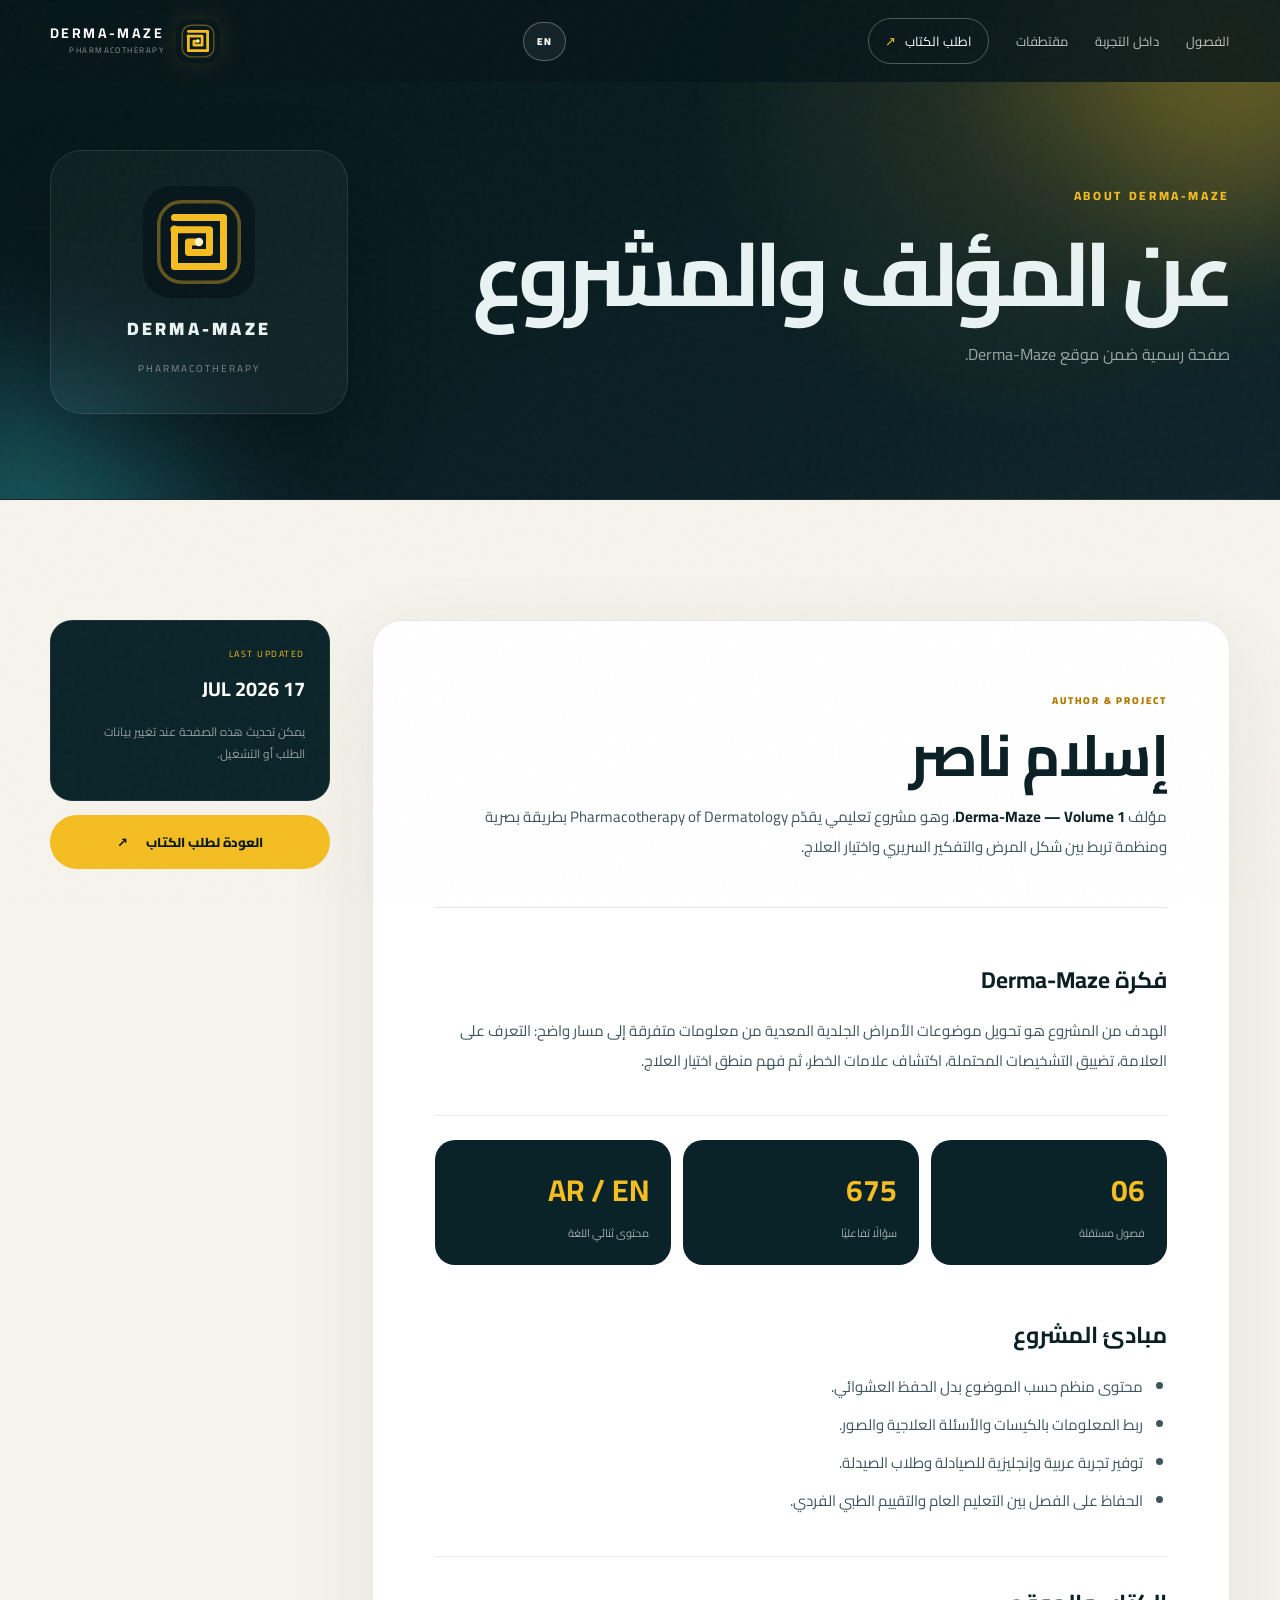
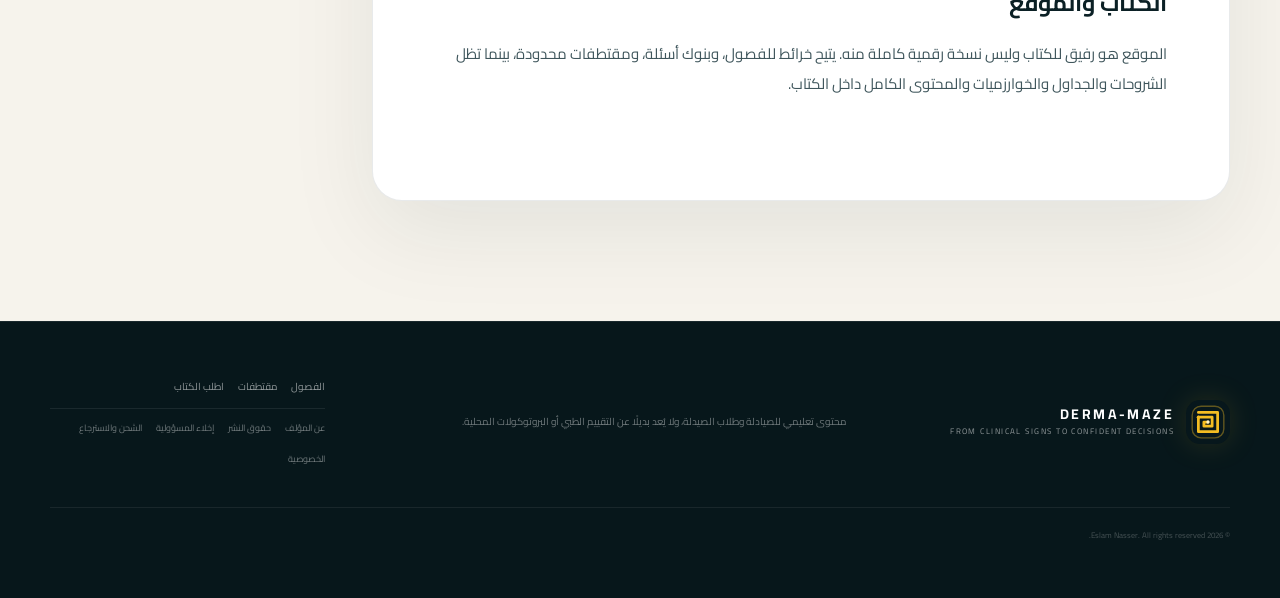
==== about.html @ b9cac287 "Add files via upload" ====
<!doctype html>
<html lang="ar" dir="rtl">
<head>
  <meta charset="utf-8">
  <meta name="viewport" content="width=device-width, initial-scale=1">
  <meta name="theme-color" content="#07171b">
  <title>About the Author | Derma-Maze</title>
  <meta name="description" content="Learn about Eslam Nasser, the author of Derma-Maze Volume 1, and the educational vision behind the bilingual dermatology pharmacotherapy project.">
  <meta name="author" content="Eslam Nasser">
  <meta name="robots" content="index, follow, max-image-preview:large">
  <link rel="canonical" href="https://pharmacy-nexus.github.io/Derma-Maze/about.html">
  <meta property="og:site_name" content="Derma-Maze">
  <meta property="og:type" content="website">
  <meta property="og:locale" content="ar_EG">
  <meta property="og:locale:alternate" content="en_US">
  <meta property="og:title" content="About the Author | Derma-Maze">
  <meta property="og:description" content="Learn about Eslam Nasser, the author of Derma-Maze Volume 1, and the educational vision behind the bilingual dermatology pharmacotherapy project.">
  <meta property="og:url" content="https://pharmacy-nexus.github.io/Derma-Maze/about.html">
  <meta property="og:image" content="https://pharmacy-nexus.github.io/Derma-Maze/assets/og-home.jpg">
  <meta property="og:image:secure_url" content="https://pharmacy-nexus.github.io/Derma-Maze/assets/og-home.jpg">
  <meta property="og:image:type" content="image/jpeg">
  <meta property="og:image:width" content="1200">
  <meta property="og:image:height" content="630">
  <meta property="og:image:alt" content="Derma-Maze Pharmacotherapy">
  <meta name="twitter:card" content="summary_large_image">
  <meta name="twitter:title" content="About the Author | Derma-Maze">
  <meta name="twitter:description" content="Learn about Eslam Nasser, the author of Derma-Maze Volume 1, and the educational vision behind the bilingual dermatology pharmacotherapy project.">
  <meta name="twitter:image" content="https://pharmacy-nexus.github.io/Derma-Maze/assets/og-home.jpg">
  <link rel="icon" href="assets/favicon.svg" type="image/svg+xml">
  <link rel="icon" href="assets/favicon-32.png" type="image/png" sizes="32x32">
  <link rel="apple-touch-icon" href="assets/apple-touch-icon.png" sizes="180x180">
  <link rel="manifest" href="manifest.webmanifest">
  <link rel="preconnect" href="https://fonts.googleapis.com">
  <link rel="preconnect" href="https://fonts.gstatic.com" crossorigin>
  <link href="https://fonts.googleapis.com/css2?family=Cairo:wght@400;500;600;700;800;900&family=Inter:wght@400;500;600;700;800&display=swap" rel="stylesheet">
  <link rel="stylesheet" href="styles.css">
  <link rel="stylesheet" href="info.css">
  <script type="application/ld+json" id="seoStructuredData">{"@context": "https://schema.org", "@type": "AboutPage", "name": "About the Author | Derma-Maze", "description": "Learn about Eslam Nasser, the author of Derma-Maze Volume 1, and the educational vision behind the bilingual dermatology pharmacotherapy project.", "url": "https://pharmacy-nexus.github.io/Derma-Maze/about.html", "isPartOf": {"@type": "WebSite", "name": "Derma-Maze", "url": "https://pharmacy-nexus.github.io/Derma-Maze/"}, "author": {"@type": "Person", "name": "Eslam Nasser"}}</script>
</head>
<body class="info-page">
  <div id="scrollProgress"></div><div class="noise"></div>
  
<header class="topbar">
  <div class="shell nav-wrap">
    <a class="logo" href="index.html" aria-label="Derma Maze home">
      <span class="logo-maze" aria-hidden="true"><img src="assets/favicon.svg" alt=""></span>
      <span class="logo-type"><b>DERMA-MAZE</b><small data-i18n="brand.sub">PHARMACOTHERAPY</small></span>
    </a>
    <div class="nav-actions-premium">
      <button class="lang-pill" id="langBtn" aria-label="Switch language">EN</button>
      <button class="menu" id="menuBtn" aria-label="Open menu"><span></span><span></span></button>
    </div>
    <nav id="mainNav">
      <a href="index.html#chapters" data-i18n="nav.chapters">الفصول</a>
      <a href="index.html#inside" data-i18n="nav.inside">داخل التجربة</a>
      <a href="index.html#preview" data-i18n="nav.preview">مقتطفات</a>
      <a href="index.html#buy" class="nav-buy"><span data-i18n="nav.order">اطلب الكتاب</span> <em>↗</em></a>
    </nav>
  </div>
</header>
  <main>
    <section class="info-hero">
      <div class="info-orb info-orb-a"></div><div class="info-orb info-orb-b"></div>
      <div class="shell info-hero-grid">
        <div class="info-hero-copy reveal"><span class="eyebrow">ABOUT DERMA-MAZE</span><div data-info-lang="ar"><h1>عن المؤلف والمشروع</h1><p>صفحة رسمية ضمن موقع Derma-Maze.</p></div><div data-info-lang="en"><h1>About the author and project</h1><p>An official page within the Derma-Maze website.</p></div></div>
        <div class="info-mark reveal"><img src="assets/favicon.svg" alt="Derma-Maze maze mark"><span>DERMA-MAZE</span><small>PHARMACOTHERAPY</small></div>
      </div>
    </section>
    <section class="info-content section">
      <div class="shell info-layout">
        <article class="info-document reveal" data-info-lang="ar">
<div class="info-lead"><span>AUTHOR & PROJECT</span><h2>إسلام ناصر</h2><p>مؤلف <strong>Derma-Maze — Volume 1</strong>، وهو مشروع تعليمي يقدّم Pharmacotherapy of Dermatology بطريقة بصرية ومنظمة تربط بين شكل المرض والتفكير السريري واختيار العلاج.</p></div>
<section><h3>فكرة Derma-Maze</h3><p>الهدف من المشروع هو تحويل موضوعات الأمراض الجلدية المعدية من معلومات متفرقة إلى مسار واضح: التعرف على العلامة، تضييق التشخيصات المحتملة، اكتشاف علامات الخطر، ثم فهم منطق اختيار العلاج.</p></section>
<div class="info-card-grid"><div><b>06</b><span>فصول مستقلة</span></div><div><b>675</b><span>سؤالًا تفاعليًا</span></div><div><b>AR / EN</b><span>محتوى ثنائي اللغة</span></div></div>
<section><h3>مبادئ المشروع</h3><ul><li>محتوى منظم حسب الموضوع بدل الحفظ العشوائي.</li><li>ربط المعلومات بالكيسات والأسئلة العلاجية والصور.</li><li>توفير تجربة عربية وإنجليزية للصيادلة وطلاب الصيدلة.</li><li>الحفاظ على الفصل بين التعليم العام والتقييم الطبي الفردي.</li></ul></section>
<section><h3>الكتاب والموقع</h3><p>الموقع هو رفيق للكتاب وليس نسخة رقمية كاملة منه. يتيح خرائط للفصول، وبنوك أسئلة، ومقتطفات محدودة، بينما تظل الشروحات والجداول والخوارزميات والمحتوى الكامل داخل الكتاب.</p></section></article>
        <article class="info-document reveal" data-info-lang="en">
<div class="info-lead"><span>AUTHOR & PROJECT</span><h2>Eslam Nasser</h2><p>Author of <strong>Derma-Maze — Volume 1</strong>, an educational project presenting dermatology pharmacotherapy through a visual, structured approach that connects clinical appearance, reasoning, and treatment selection.</p></div>
<section><h3>The Derma-Maze idea</h3><p>The project turns infectious skin-disease topics into a clear pathway: recognize the sign, narrow the differential, detect red flags, and understand the logic behind treatment selection.</p></section>
<div class="info-card-grid"><div><b>06</b><span>Independent chapters</span></div><div><b>675</b><span>Interactive questions</span></div><div><b>AR / EN</b><span>Bilingual content</span></div></div>
<section><h3>Project principles</h3><ul><li>Topic-based organization rather than disconnected memorization.</li><li>Connecting knowledge with cases, treatment questions, and images.</li><li>A bilingual experience for pharmacists and pharmacy students.</li><li>A clear boundary between general education and individual medical assessment.</li></ul></section>
<section><h3>The book and the website</h3><p>The website is a companion to the book, not a complete digital copy. It provides chapter maps, question banks, and limited previews, while the full explanations, tables, algorithms, and content remain in the printed book.</p></section></article>
        <aside class="info-side reveal"><div class="info-side-card"><small>LAST UPDATED</small><b>17 JUL 2026</b><p data-info-lang="ar">يمكن تحديث هذه الصفحة عند تغيير بيانات الطلب أو التشغيل.</p><p data-info-lang="en">This page may be updated when ordering or operational details change.</p></div><a class="button gold" href="index.html#buy"><span data-info-lang="ar">العودة لطلب الكتاب</span><span data-info-lang="en">Return to book order</span><span>↗</span></a></aside>
      </div>
    </section>
  </main>
  
<footer>
  <div class="shell footer-grid">
    <a class="logo footer-logo" href="index.html"><span class="logo-maze" aria-hidden="true"><img src="assets/favicon.svg" alt=""></span><span class="logo-type"><b>DERMA-MAZE</b><small>From clinical signs to confident decisions</small></span></a>
    <p data-i18n="footer.disclaimer">محتوى تعليمي للصيادلة وطلاب الصيدلة، ولا يُعد بديلًا عن التقييم الطبي أو البروتوكولات المحلية.</p>
    <div class="footer-links">
      <span class="footer-primary-links"><a href="index.html#chapters" data-i18n="nav.chapters">الفصول</a><a href="index.html#preview" data-i18n="nav.preview">مقتطفات</a><a href="index.html#buy" data-i18n="nav.order">اطلب الكتاب</a></span>
      <span class="footer-legal-links"><a href="about.html" data-i18n="footer.about">عن المؤلف</a><a href="copyright.html" data-i18n="footer.copyright">حقوق النشر</a><a href="disclaimer.html" data-i18n="footer.disclaimerLink">إخلاء المسؤولية</a><a href="shipping-returns.html" data-i18n="footer.shipping">الشحن والاسترجاع</a><a href="privacy.html" data-i18n="footer.privacy">الخصوصية</a></span>
    </div>
    <small>© 2026 Eslam Nasser. All rights reserved.</small>
  </div>
</footer>
  <script src="shared.js"></script>
</body>
</html>
---- styles.css ----
:root{
  --ink:#07171b;--ink2:#0c2429;--cream:#f4f0e7;--paper:#fcfaf5;
  --gold:#f4bd22;--gold2:#dca80f;--teal:#278c84;--aqua:#7fd6cc;
  --muted:#697879;--line:rgba(7,23,27,.13);--white:#fff;
  --radius:28px;--shadow:0 30px 80px rgba(7,23,27,.16)
}
*{box-sizing:border-box}html{scroll-behavior:smooth}body{margin:0;background:var(--cream);color:var(--ink);font-family:"Cairo",system-ui,sans-serif;overflow-x:hidden}a{text-decoration:none;color:inherit}button{font:inherit;color:inherit}.shell{width:min(1180px,calc(100% - 38px));margin:auto}.noise{position:fixed;inset:0;opacity:.035;pointer-events:none;z-index:999;background-image:url("data:image/svg+xml,%3Csvg viewBox='0 0 180 180' xmlns='http://www.w3.org/2000/svg'%3E%3Cfilter id='n'%3E%3CfeTurbulence type='fractalNoise' baseFrequency='.9' numOctaves='3' stitchTiles='stitch'/%3E%3C/filter%3E%3Crect width='100%25' height='100%25' filter='url(%23n)' opacity='.65'/%3E%3C/svg%3E")}#scrollProgress{position:fixed;top:0;left:0;height:3px;width:0;background:var(--gold);z-index:1000}
.topbar{position:fixed;inset:0 0 auto;height:82px;z-index:50;background:linear-gradient(to bottom,rgba(7,23,27,.93),rgba(7,23,27,.68),transparent);color:#fff}.nav-wrap{height:82px;display:flex;align-items:center;justify-content:space-between}.logo{display:flex;align-items:center;gap:12px}.logo-orbit{width:42px;height:42px;border:1px solid rgba(255,255,255,.28);border-radius:50%;position:relative;display:grid;place-items:center}.logo-orbit:before,.logo-orbit:after{content:"";position:absolute;border:1px solid var(--gold);border-radius:50%;transform:rotate(52deg)}.logo-orbit:before{width:31px;height:12px}.logo-orbit:after{width:12px;height:31px}.logo-orbit i{width:7px;height:7px;border-radius:50%;background:var(--gold);box-shadow:0 0 18px var(--gold)}.logo-type{display:grid;line-height:1.1}.logo-type b{font-size:14px;letter-spacing:2.4px}.logo-type small{font-size:8px;letter-spacing:1px;color:rgba(255,255,255,.55);margin-top:5px}.topbar nav{display:flex;align-items:center;gap:27px}.topbar nav a{font-size:13px;color:rgba(255,255,255,.72);transition:.25s}.topbar nav a:hover{color:#fff}.nav-buy{border:1px solid rgba(255,255,255,.28);padding:10px 16px;border-radius:999px;color:#fff!important}.nav-buy em{font-style:normal;color:var(--gold);margin-right:6px}.menu{display:none;border:0;background:none;padding:10px}.menu span{display:block;width:25px;height:2px;background:#fff;margin:6px}
.hero{min-height:890px;background:var(--ink);color:#fff;position:relative;display:grid;align-items:center;overflow:hidden;padding:130px 0 80px}.hero:before{content:"";position:absolute;inset:auto -10% -30% -10%;height:65%;background:radial-gradient(ellipse at center,rgba(39,140,132,.25),transparent 64%)}.hero:after{content:"";position:absolute;top:0;bottom:0;left:50%;width:1px;background:linear-gradient(transparent,rgba(255,255,255,.12),transparent)}.hero-glow{position:absolute;border-radius:50%;filter:blur(2px);opacity:.7}.glow-a{width:480px;height:480px;right:-260px;top:80px;background:radial-gradient(circle,rgba(244,189,34,.18),transparent 68%)}.glow-b{width:430px;height:430px;left:-250px;bottom:-130px;background:radial-gradient(circle,rgba(39,140,132,.25),transparent 67%)}.hero-grid{display:grid;grid-template-columns:1.03fr .97fr;gap:80px;align-items:center;position:relative;z-index:2}.kicker{font-size:11px;letter-spacing:3px;color:rgba(255,255,255,.6);display:flex;align-items:center;gap:11px}.kicker span{width:40px;height:1px;background:var(--gold)}.hero h1{font-size:clamp(54px,6.2vw,88px);line-height:1.13;letter-spacing:-3px;margin:25px 0}.hero h1 strong{color:var(--gold);font-weight:900}.hero-copy>p{font-size:17px;line-height:2;color:rgba(255,255,255,.65);max-width:650px}.hero-copy>p b{color:#fff}.hero-actions{display:flex;gap:12px;margin:34px 0}.button{border:0;cursor:pointer;display:inline-flex;align-items:center;justify-content:center;gap:18px;padding:15px 22px;border-radius:999px;font-weight:800;font-size:13px;transition:.28s}.button:hover{transform:translateY(-3px)}.button.primary{background:var(--gold);color:var(--ink);box-shadow:0 15px 45px rgba(244,189,34,.2)}.button.ghost{border:1px solid rgba(255,255,255,.2);color:#fff;background:rgba(255,255,255,.04)}.button.full{width:100%;border-radius:15px}.button.gold{background:var(--gold);color:var(--ink)}.micro-proof{display:flex;align-items:center;gap:22px;margin-top:43px}.micro-proof div{display:grid}.micro-proof b{font-family:"DM Serif Display",serif;font-size:31px;color:#fff;font-weight:400}.micro-proof span{font-size:10px;color:rgba(255,255,255,.45)}.micro-proof i{width:1px;height:37px;background:rgba(255,255,255,.13)}.hero-art{min-height:610px;position:relative;display:grid;place-items:center;perspective:1200px}.book-wrap{width:365px;height:505px;position:relative;transform:rotateY(-8deg) rotateZ(-2deg);border-radius:8px 22px 22px 8px;background:#fff;box-shadow:-35px 45px 100px rgba(0,0,0,.5);z-index:3;overflow:visible}.book-wrap img{width:100%;height:100%;object-fit:cover;border-radius:8px 22px 22px 8px;display:block}.book-edge{position:absolute;top:9px;right:-21px;width:23px;height:488px;border-radius:0 8px 8px 0;background:linear-gradient(90deg,#d2c8b3,#fff,#bcb19d);transform:skewY(-15deg);z-index:-1}.book-shadow{position:absolute;width:420px;height:85px;bottom:7px;background:rgba(0,0,0,.55);filter:blur(24px);border-radius:50%;transform:rotate(-4deg)}.watermark{position:absolute;right:18px;bottom:18px;background:rgba(7,23,27,.72);color:#fff;font-size:8px;letter-spacing:3px;padding:8px 12px}.float-chip{position:absolute;z-index:5;padding:15px 18px;border:1px solid rgba(255,255,255,.15);border-radius:18px;background:rgba(12,36,41,.85);backdrop-filter:blur(17px);display:grid;grid-template-columns:auto 1fr;column-gap:10px;box-shadow:0 20px 60px rgba(0,0,0,.22)}.float-chip span{grid-row:1/3;font-family:"DM Serif Display";font-size:28px;color:var(--gold)}.float-chip b{font-size:12px}.float-chip small{font-size:9px;color:rgba(255,255,255,.48)}.chip-one{top:94px;left:-14px}.chip-two{right:-27px;bottom:88px}.chapter-badge{position:absolute;right:0;top:34px;width:125px;height:125px;border:1px solid rgba(255,255,255,.15);border-radius:50%;display:grid;place-content:center;text-align:center;background:rgba(7,23,27,.62);backdrop-filter:blur(15px);z-index:4}.chapter-badge small{font-size:7px;letter-spacing:2px;color:var(--gold)}.chapter-badge b{font-family:"DM Serif Display";font-size:42px;line-height:1}.chapter-badge span{font-size:7px;color:rgba(255,255,255,.55)}.scroll-cue{position:absolute;bottom:25px;left:50%;transform:translateX(-50%);font-size:9px;color:rgba(255,255,255,.35);letter-spacing:1px}.scroll-cue span{display:block;text-align:center;color:var(--gold);font-size:16px}.marquee{height:64px;background:var(--gold);color:var(--ink);display:flex;align-items:center;overflow:hidden;font-size:12px;font-weight:900;letter-spacing:2px}.marquee div{display:flex;gap:34px;min-width:max-content;animation:marquee 18s linear infinite}.marquee i{font-style:normal}@keyframes marquee{to{transform:translateX(40%)}}
.section{padding:120px 0}.section-head{display:grid;grid-template-columns:1fr .8fr;gap:80px;align-items:end;margin-bottom:55px}.eyebrow{font-size:10px;font-weight:900;letter-spacing:2px;color:var(--teal)}.section-head h2{font-size:clamp(42px,5.3vw,68px);line-height:1.18;letter-spacing:-2px;margin:10px 0 0}.section-head p{color:var(--muted);line-height:2;font-size:14px;margin:0}.section-head.light h2{color:#fff}.section-head.light p{color:rgba(255,255,255,.55)}.section-head.light .eyebrow{color:var(--gold)}.topic-map{display:grid;grid-template-columns:repeat(3,1fr);border-top:1px solid var(--line);border-right:1px solid var(--line);margin-bottom:45px}.topic{border:0;border-left:1px solid var(--line);border-bottom:1px solid var(--line);background:transparent;padding:23px;text-align:right;display:grid;grid-template-columns:38px 1fr;column-gap:13px;cursor:pointer;transition:.25s}.topic span{grid-row:1/3;font-family:"DM Serif Display";font-size:25px;color:#a1acab}.topic b{font-size:14px}.topic small{font-size:9px;color:#8a9696;letter-spacing:.5px}.topic:hover,.topic.active{background:var(--ink);color:#fff}.topic.active span,.topic:hover span{color:var(--gold)}.topic.active small,.topic:hover small{color:rgba(255,255,255,.45)}.topic-showcase{display:grid;grid-template-columns:1.03fr .97fr;background:var(--paper);border-radius:var(--radius);overflow:hidden;box-shadow:var(--shadow);min-height:480px}.topic-photo{position:relative;overflow:hidden}.topic-photo:after{content:"";position:absolute;inset:0;background:linear-gradient(to top,rgba(7,23,27,.55),transparent 48%)}.topic-photo img{width:100%;height:100%;object-fit:cover;display:block}.topic-photo>span{position:absolute;z-index:2;bottom:23px;left:23px;color:#fff;font-size:8px;letter-spacing:2px}.topic-info{padding:60px;display:flex;flex-direction:column;justify-content:center}.topic-info>span{font-size:10px;letter-spacing:2px;color:var(--teal);font-weight:900}.topic-info h3{font-family:"DM Serif Display";font-size:64px;font-weight:400;margin:10px 0 16px}.topic-info>p{line-height:2;color:var(--muted);font-size:15px}.pearl{display:flex;gap:15px;background:#edf7f5;border-right:3px solid var(--teal);padding:17px;margin:25px 0}.pearl i{color:var(--teal)}.pearl div{display:grid}.pearl small{font-size:8px;letter-spacing:1.5px;color:var(--teal);font-weight:900}.pearl b{font-size:12px;line-height:1.8}.text-button{border:0;background:transparent;padding:0;cursor:pointer;font-size:12px;font-weight:900;display:inline-flex;align-items:center;gap:12px;width:max-content}.text-button span{color:var(--teal);font-size:17px}
.free-zone{background:var(--ink);color:#fff;position:relative}.free-zone:before{content:"";position:absolute;inset:0;background:linear-gradient(120deg,transparent 60%,rgba(39,140,132,.11))}.free-grid{position:relative;display:grid;grid-template-columns:1.25fr .75fr;grid-template-rows:auto auto;gap:20px}.lesson-card{background:#102c32;border:1px solid rgba(255,255,255,.08);border-radius:23px;padding:30px;min-height:270px}.lesson-card>small,.lesson-body>small{font-size:9px;letter-spacing:2px;color:var(--gold);font-weight:900}.lesson-card h3{font-size:25px;margin:12px 0}.lesson-card p,.lesson-card li{color:rgba(255,255,255,.58);line-height:1.9;font-size:12px}.lesson-card ul{padding-right:18px}.lesson-card .text-button{color:#fff}.lesson-card .text-button span{color:var(--gold)}.lesson-large{grid-row:1/3;padding:0;overflow:hidden;display:grid;grid-template-rows:245px 1fr}.lesson-cover{position:relative;overflow:hidden}.lesson-cover img{width:100%;height:100%;object-fit:cover}.lesson-cover:after{content:"";position:absolute;inset:0;background:linear-gradient(to top,rgba(7,23,27,.55),transparent)}.lesson-cover span{position:absolute;z-index:2;left:20px;bottom:18px;background:var(--gold);color:var(--ink);padding:7px 10px;border-radius:999px;font-size:8px;font-weight:900}.lesson-body{padding:34px}.lesson-body h3{font-size:32px}.compare{display:grid;grid-template-columns:1fr 1fr;border:1px solid rgba(255,255,255,.12);border-radius:15px;overflow:hidden;margin-top:22px}.compare div{padding:18px;display:grid;gap:9px}.compare div+div{border-right:1px solid rgba(255,255,255,.12)}.compare b{color:var(--gold)}.compare span{font-size:10px;color:rgba(255,255,255,.55)}.mini-icon{width:43px;height:43px;border-radius:14px;display:grid;place-items:center;background:var(--gold);color:var(--ink);font-weight:900;margin-bottom:17px}.mini-icon.teal{background:var(--teal);color:#fff}
.challenge{background:#e8e1d3}.challenge-grid{display:grid;grid-template-columns:1.02fr .98fr;border-radius:32px;overflow:hidden;box-shadow:var(--shadow)}.case-panel{background:var(--ink);color:#fff;padding:50px;position:relative;min-height:630px;overflow:hidden}.case-panel:after{content:"";position:absolute;inset:auto -80px -90px auto;width:330px;height:330px;border:1px solid rgba(244,189,34,.2);border-radius:50%;box-shadow:0 0 0 40px rgba(244,189,34,.03),0 0 0 80px rgba(244,189,34,.02)}.case-tag{font-size:9px;letter-spacing:2px}.case-tag span{background:var(--gold);color:var(--ink);padding:5px 8px;margin-left:5px;font-weight:900}.case-panel h2{font-size:45px;line-height:1.35;margin:25px 0}.case-panel>p{color:rgba(255,255,255,.58);line-height:2;font-size:13px}.case-data{display:flex;gap:24px;margin:28px 0}.case-data span{display:grid;font-size:11px}.case-data small{font-size:7px;color:var(--gold);letter-spacing:1px}.case-image{width:100%;height:210px;object-fit:cover;border-radius:18px;position:relative;z-index:2}.quiz-panel{background:var(--paper);padding:50px;display:flex;flex-direction:column}.quiz-head{display:flex;align-items:center;gap:17px}.quiz-head>span{font-family:"DM Serif Display";font-size:21px}.quiz-head>div{height:4px;background:#dcd8cf;flex:1;border-radius:99px;overflow:hidden}.quiz-head i{display:block;width:20%;height:100%;background:var(--teal);transition:.35s}.quiz-kicker{font-size:8px;letter-spacing:2px;color:var(--teal);font-weight:900;margin-top:55px}.quiz-panel h3{font-size:28px;line-height:1.6;margin:12px 0 25px}.quiz-options{display:grid;gap:11px}.quiz-options button{border:1px solid var(--line);background:#fff;border-radius:13px;padding:15px 17px;text-align:right;cursor:pointer;font-size:12px;transition:.2s}.quiz-options button:hover{border-color:var(--teal);transform:translateX(-3px)}.quiz-options button.correct{background:#e8f6f1;border-color:#4ca47d;color:#226749}.quiz-options button.wrong{background:#fff0ee;border-color:#d56b61;color:#a84036}.quiz-options button:disabled{cursor:default;transform:none}.quiz-explanation{min-height:69px;margin:17px 0;padding:13px 15px;border-radius:12px;font-size:11px;line-height:1.8;color:var(--muted);background:#f0ede6;opacity:0;transition:.3s}.quiz-explanation.show{opacity:1}.quiz-panel .button{margin-top:auto}
.gallery{background:var(--paper)}.page-gallery{display:grid;grid-template-columns:repeat(4,1fr);grid-auto-rows:270px;gap:18px}.page-card{border:0;background:#ebe7de;border-radius:19px;overflow:hidden;position:relative;padding:0;cursor:pointer;box-shadow:0 15px 40px rgba(7,23,27,.08);transition:.3s}.page-card:hover{transform:translateY(-8px);box-shadow:var(--shadow)}.page-card:after{content:"DERM MAZE  •  PREVIEW";position:absolute;inset:auto 0 48% 0;transform:rotate(-20deg);color:rgba(255,255,255,.5);font-size:9px;letter-spacing:2px;z-index:2}.page-card img{width:100%;height:100%;object-fit:cover;object-position:top;transition:.45s}.page-card:hover img{transform:scale(1.045)}.page-card>span{position:absolute;z-index:3;inset:auto 0 0;padding:25px;color:#fff;text-align:right;background:linear-gradient(transparent,rgba(7,23,27,.95))}.page-card b,.page-card small{display:block}.page-card b{font-size:14px}.page-card small{font-size:8px;color:rgba(255,255,255,.55)}.page-card>i{position:absolute;z-index:3;top:15px;left:15px;width:31px;height:31px;border-radius:50%;display:grid;place-items:center;background:rgba(7,23,27,.77);color:var(--gold);font-family:"DM Serif Display";font-style:normal}.page-card.wide{grid-column:span 2}.page-card.tall{grid-row:span 2}.buy{background:var(--paper);padding-top:30px}.buy-card{background:var(--ink);color:#fff;border-radius:35px;min-height:510px;display:grid;grid-template-columns:.85fr 1.15fr;overflow:hidden}.buy-art{position:relative;display:grid;place-items:center;background:linear-gradient(145deg,#16383f,#07171b)}.buy-art:before{content:"";position:absolute;width:330px;height:330px;border:1px solid rgba(244,189,34,.17);border-radius:50%;box-shadow:0 0 0 48px rgba(244,189,34,.03)}.buy-art img{width:245px;height:340px;object-fit:cover;transform:rotate(-6deg);border-radius:5px 14px 14px 5px;box-shadow:-25px 35px 55px rgba(0,0,0,.5);position:relative;z-index:2}.buy-copy{padding:70px;display:flex;flex-direction:column;justify-content:center}.buy-copy>span{font-size:9px;letter-spacing:2.5px;color:var(--gold);font-weight:900}.buy-copy h2{font-size:52px;line-height:1.3;margin:14px 0}.buy-copy p{color:rgba(255,255,255,.55);line-height:2;font-size:13px;max-width:570px}.buy-actions{display:flex;align-items:center;gap:25px;margin-top:25px}.buy-actions .text-button{color:#fff}.replace-note{font-size:8px;color:rgba(255,255,255,.3);margin-top:22px}
footer{background:var(--ink);color:#fff;padding:55px 0;border-top:1px solid rgba(255,255,255,.08)}.footer-grid{display:grid;grid-template-columns:1fr 1.4fr .8fr;gap:40px;align-items:center}.footer-grid>p{font-size:10px;line-height:1.9;color:rgba(255,255,255,.42)}.footer-grid>div{display:flex;gap:18px;font-size:10px;color:rgba(255,255,255,.55)}.footer-grid>small{grid-column:1/-1;font-size:8px;color:rgba(255,255,255,.25);border-top:1px solid rgba(255,255,255,.07);padding-top:20px}.reveal{opacity:0;transform:translateY(24px);transition:.8s cubic-bezier(.2,.7,.2,1)}.reveal.visible{opacity:1;transform:none}
dialog{width:min(920px,calc(100% - 30px));max-height:92vh;border:0;border-radius:20px;padding:0;background:transparent;overflow:visible}dialog::backdrop{background:rgba(2,11,13,.88);backdrop-filter:blur(10px)}#closeModal{position:absolute;z-index:5;top:-14px;left:-14px;width:43px;height:43px;border:0;border-radius:50%;background:var(--gold);font-size:27px;cursor:pointer}.modal-paper{max-height:90vh;overflow:auto;border-radius:16px;background:#fff;position:relative}.modal-paper img{width:100%;display:block}.modal-paper span{position:fixed;bottom:6%;left:50%;transform:translateX(-50%) rotate(-8deg);color:rgba(255,255,255,.65);background:rgba(7,23,27,.5);padding:8px 14px;font-size:9px;letter-spacing:2px;pointer-events:none}
@media(max-width:980px){.topbar nav{display:none;position:absolute;top:72px;right:19px;left:19px;background:#0d292f;padding:22px;border-radius:18px;flex-direction:column;align-items:stretch}.topbar nav.open{display:flex}.menu{display:block}.hero-grid{grid-template-columns:1fr;text-align:center}.hero:after{display:none}.hero-copy{display:grid;justify-items:center}.hero-art{order:-1;min-height:475px}.book-wrap{width:265px;height:365px}.book-edge{height:350px}.chapter-badge{right:12%;top:20px}.chip-one{left:12%;top:90px}.chip-two{right:8%;bottom:25px}.section-head{grid-template-columns:1fr;gap:20px}.topic-showcase{grid-template-columns:1fr}.topic-photo{min-height:360px}.free-grid{grid-template-columns:1fr}.lesson-large{grid-row:auto}.challenge-grid{grid-template-columns:1fr}.page-gallery{grid-template-columns:repeat(2,1fr)}.buy-card{grid-template-columns:1fr}.buy-art{min-height:450px}.footer-grid{grid-template-columns:1fr 1fr}.footer-grid>p{grid-column:1/-1}}
@media(max-width:620px){.shell{width:min(100% - 24px,1180px)}.topbar{height:70px}.nav-wrap{height:70px}.logo-type small{display:none}.hero{min-height:850px;padding-top:90px}.hero h1{font-size:47px;letter-spacing:-2px}.hero-copy>p{font-size:14px}.hero-actions{flex-direction:column;width:100%}.hero-actions .button{width:100%}.hero-art{min-height:390px}.book-wrap{width:215px;height:298px}.book-edge{height:284px;right:-15px;width:17px}.chapter-badge{width:90px;height:90px;right:2%;top:5px}.chapter-badge b{font-size:30px}.float-chip{padding:10px;transform:scale(.86)}.chip-one{left:-2%;top:70px}.chip-two{right:-7%;bottom:30px}.micro-proof{gap:12px;width:100%;justify-content:space-between}.micro-proof b{font-size:25px}.section{padding:85px 0}.section-head h2{font-size:41px}.topic-map{grid-template-columns:1fr 1fr}.topic{padding:15px}.topic-showcase{min-height:0}.topic-photo{min-height:260px}.topic-info{padding:30px}.topic-info h3{font-size:48px}.free-grid{display:block}.lesson-card{margin-bottom:14px}.compare{grid-template-columns:1fr}.compare div+div{border-right:0;border-top:1px solid rgba(255,255,255,.12)}.case-panel,.quiz-panel{padding:30px}.case-panel h2{font-size:34px}.case-data{gap:12px;flex-wrap:wrap}.quiz-panel h3{font-size:23px}.page-gallery{grid-template-columns:1fr;grid-auto-rows:330px}.page-card.wide,.page-card.tall{grid-column:auto;grid-row:auto}.buy-copy{padding:35px 25px}.buy-copy h2{font-size:38px}.buy-actions{align-items:stretch;flex-direction:column}.footer-grid{grid-template-columns:1fr}.footer-grid>div{flex-wrap:wrap}}

/* ===== V3 full-book additions ===== */
body[lang="en"]{font-family:"Inter","Cairo",system-ui,sans-serif}body[lang="en"] .hero h1,body[lang="en"] .section-head h2,body[lang="en"] .lab-copy h2,body[lang="en"] .buy-copy h2{letter-spacing:-2px}.nav-actions-premium{display:flex;align-items:center;gap:8px;order:2}.lang-pill{border:1px solid rgba(255,255,255,.27);background:rgba(255,255,255,.06);color:#fff;padding:9px 13px;border-radius:999px;font-size:10px;font-weight:900;letter-spacing:1px;cursor:pointer;transition:.25s}.lang-pill:hover{background:var(--gold);color:var(--ink);border-color:var(--gold)}.topbar nav{order:1}.topbar .logo{order:3}body[dir="ltr"] .topbar .logo{order:1}body[dir="ltr"] .topbar nav{order:2}body[dir="ltr"] .nav-actions-premium{order:3}.book-hero .full-book{height:540px;width:380px}.book-hero .full-book img{object-position:center}.scroll-cue b{display:block;text-align:center;color:var(--gold);font-size:16px}.chapter-universe{background:var(--cream);position:relative}.chapter-premium-grid{display:grid;grid-template-columns:repeat(3,1fr);gap:20px}.chapter-premium-card{min-height:455px;border:1px solid var(--line);border-radius:26px;background:var(--paper);overflow:hidden;position:relative;box-shadow:0 16px 45px rgba(7,23,27,.08);transition:.35s;display:flex;flex-direction:column}.chapter-premium-card:hover{transform:translateY(-9px);box-shadow:var(--shadow)}.chapter-premium-card:before{content:"";position:absolute;inset:0 0 auto;height:5px;background:var(--accent,var(--gold));z-index:3}.chapter-premium-card .chapter-image{height:235px;position:relative;overflow:hidden;background:var(--ink)}.chapter-premium-card .chapter-image img{width:100%;height:100%;object-fit:cover;transition:.45s}.chapter-premium-card:hover .chapter-image img{transform:scale(1.04)}.chapter-premium-card .chapter-image:after{content:"";position:absolute;inset:0;background:linear-gradient(to top,rgba(7,23,27,.72),transparent 58%)}.chapter-premium-card .chapter-number{position:absolute;z-index:2;bottom:18px;left:20px;font-family:"DM Serif Display";font-size:52px;color:var(--accent,var(--gold));line-height:1}.chapter-premium-card .chapter-tag{position:absolute;z-index:2;top:18px;right:18px;background:rgba(7,23,27,.72);border:1px solid rgba(255,255,255,.16);color:#fff;border-radius:999px;padding:7px 11px;font-size:8px;letter-spacing:1.5px}.chapter-premium-card .chapter-content{padding:26px;display:flex;flex-direction:column;flex:1}.chapter-premium-card h3{font-size:25px;line-height:1.25;margin:0 0 12px}.chapter-premium-card p{color:var(--muted);font-size:12px;line-height:1.9;margin:0}.chapter-premium-card .topic-pills{display:flex;gap:7px;flex-wrap:wrap;margin-top:18px}.chapter-premium-card .topic-pills span{font-size:8px;padding:6px 9px;border:1px solid var(--line);border-radius:999px;color:#6e7c7c}.chapter-premium-card .chapter-link{margin-top:auto;padding-top:22px;font-size:10px;font-weight:900;letter-spacing:.7px;color:var(--accent,var(--teal));display:flex;justify-content:space-between}.premium-free-grid{position:relative;z-index:2}.lab-teaser{background:#e8e1d3;position:relative;overflow:hidden}.lab-teaser:before{content:"";position:absolute;width:460px;height:460px;border-radius:50%;border:1px solid rgba(7,23,27,.09);left:-180px;top:-130px;box-shadow:0 0 0 60px rgba(7,23,27,.02),0 0 0 120px rgba(7,23,27,.015)}.lab-teaser-grid{display:grid;grid-template-columns:.92fr 1.08fr;background:var(--ink);border-radius:34px;overflow:hidden;box-shadow:var(--shadow);color:#fff;position:relative;z-index:2}.lab-copy{padding:65px}.lab-copy .eyebrow{color:var(--gold)}.lab-copy h2{font-size:55px;line-height:1.25;margin:14px 0}.lab-copy>p{color:rgba(255,255,255,.57);font-size:13px;line-height:2}.lab-features{display:flex;gap:22px;margin:28px 0 34px;flex-wrap:wrap}.lab-features span{display:flex;align-items:center;gap:8px}.lab-features i{width:32px;height:32px;border-radius:50%;border:1px solid rgba(255,255,255,.18);display:grid;place-items:center;color:var(--gold);font-family:"DM Serif Display";font-style:normal}.lab-features b{font-size:10px}.lab-mockup{background:var(--paper);color:var(--ink);padding:55px;display:flex;flex-direction:column;justify-content:center}.mock-top{display:flex;gap:14px;align-items:center}.mock-top span{font-family:"DM Serif Display";font-size:20px}.mock-top i{display:block;flex:1;height:4px;background:linear-gradient(to left,var(--teal) 55%,#dedad0 55%);border-radius:99px}.lab-mockup>small{margin-top:42px;color:var(--teal);letter-spacing:2px;font-size:8px;font-weight:900}.lab-mockup h3{font-size:26px;line-height:1.65;margin:12px 0 22px}.lab-mockup>div:nth-of-type(2){display:grid;gap:10px}.lab-mockup button{border:1px solid var(--line);border-radius:12px;padding:14px;background:#fff;text-align:right}.lab-mockup button:first-child{border-color:var(--teal);background:#e9f6f2;color:#226749}.lab-mockup p{background:#f1eee8;padding:15px;border-radius:13px;color:var(--muted);font-size:11px;line-height:1.8}.book-wide-gallery{grid-template-columns:repeat(4,1fr)}.solid-bar{background:rgba(7,23,27,.96)}

/* Clinical Lab */
.lab-page{background:#e8e1d3}.lab-hero{min-height:680px;background:var(--ink);color:#fff;position:relative;padding:150px 0 90px;overflow:hidden}.lab-hero:after{content:"";position:absolute;inset:auto 0 0;height:180px;background:linear-gradient(transparent,rgba(39,140,132,.1))}.lab-hero-grid{display:grid;grid-template-columns:1.05fr .95fr;align-items:center;gap:70px;position:relative;z-index:2}.lab-hero h1{font-size:clamp(58px,7vw,95px);line-height:1.05;letter-spacing:-3px;margin:25px 0}.lab-hero h1 strong{color:var(--gold)}.lab-hero p{font-size:15px;color:rgba(255,255,255,.58);line-height:2;max-width:650px}.lab-hero-stats{display:flex;gap:40px;margin-top:38px}.lab-hero-stats span{display:grid}.lab-hero-stats b{font-family:"DM Serif Display";font-size:32px;color:var(--gold);font-weight:400}.lab-hero-stats small{font-size:9px;color:rgba(255,255,255,.43)}.lab-orbit{width:450px;height:450px;border:1px solid rgba(255,255,255,.13);border-radius:50%;margin:auto;position:relative;display:grid;place-items:center;box-shadow:0 0 0 60px rgba(255,255,255,.018),0 0 0 120px rgba(255,255,255,.012)}.lab-orbit:before,.lab-orbit:after{content:"";position:absolute;border-radius:50%;border:1px solid rgba(244,189,34,.18)}.lab-orbit:before{inset:65px}.lab-orbit:after{inset:130px}.orbit-core{width:115px;height:115px;border-radius:50%;display:grid;place-items:center;background:var(--gold);color:var(--ink);font-family:"DM Serif Display";font-size:48px;box-shadow:0 0 80px rgba(244,189,34,.25);z-index:2}.orbit{position:absolute;background:rgba(12,36,41,.9);border:1px solid rgba(255,255,255,.14);padding:10px 14px;border-radius:999px;font-size:9px;letter-spacing:1.5px;color:#fff}.o1{top:32px;left:165px}.o2{bottom:72px;right:10px}.o3{bottom:95px;left:-2px}.lab-orbit>i{position:absolute;width:10px;height:10px;background:var(--teal);border-radius:50%;top:105px;right:48px;box-shadow:0 0 20px var(--teal)}.lab-control-zone{padding:80px 0 120px;background:#e8e1d3}.mode-switch{display:grid;grid-template-columns:repeat(3,1fr);background:var(--paper);border-radius:24px;overflow:hidden;box-shadow:var(--shadow);margin-top:-145px;position:relative;z-index:4}.mode-switch button{border:0;border-left:1px solid var(--line);padding:25px;background:transparent;display:grid;grid-template-columns:42px 1fr;text-align:right;cursor:pointer;transition:.25s}.mode-switch button:last-child{border-left:0}.mode-switch button span{grid-row:1/3;font-family:"DM Serif Display";font-size:30px;color:#9ba6a5}.mode-switch button b{font-size:14px}.mode-switch button small{font-size:9px;color:#8b9696}.mode-switch button:hover,.mode-switch button.active{background:var(--ink);color:#fff}.mode-switch button.active span,.mode-switch button:hover span{color:var(--gold)}.mode-switch button.active small,.mode-switch button:hover small{color:rgba(255,255,255,.45)}.chapter-filter{display:flex;gap:8px;flex-wrap:wrap;margin:30px 0}.chapter-filter button{border:1px solid rgba(7,23,27,.13);background:rgba(255,255,255,.55);padding:9px 13px;border-radius:999px;cursor:pointer;font-size:9px;font-weight:900;letter-spacing:.5px;transition:.2s}.chapter-filter button.active,.chapter-filter button:hover{background:var(--teal);color:#fff;border-color:var(--teal)}.practice-layout{display:grid;grid-template-columns:260px 1fr;gap:22px;align-items:start}.lab-sidebar{background:var(--ink);color:#fff;border-radius:24px;padding:28px;position:sticky;top:105px;box-shadow:var(--shadow)}.score-ring{width:145px;height:145px;margin:0 auto 24px;position:relative}.score-ring svg{width:100%;height:100%;transform:rotate(-90deg)}.score-ring circle{fill:none;stroke:rgba(255,255,255,.08);stroke-width:8}.score-ring circle+circle{stroke:var(--gold);stroke-linecap:round;stroke-dasharray:314;stroke-dashoffset:314;transition:.35s}.score-ring>div{position:absolute;inset:0;display:grid;place-content:center;text-align:center}.score-ring b{font-family:"DM Serif Display";font-size:34px;color:var(--gold);font-weight:400}.score-ring small{font-size:8px;color:rgba(255,255,255,.4)}.side-stat{display:flex;justify-content:space-between;border-top:1px solid rgba(255,255,255,.08);padding:15px 0;font-size:10px;color:rgba(255,255,255,.52)}.side-stat b{color:#fff;font-size:14px}.reset-btn{width:100%;border:1px solid rgba(255,255,255,.15);background:rgba(255,255,255,.05);color:#fff;border-radius:12px;padding:12px;margin:10px 0 16px;cursor:pointer;font-size:10px;font-weight:900}.lab-sidebar p{font-size:8px;line-height:1.8;color:rgba(255,255,255,.32)}.practice-card{background:var(--paper);border-radius:28px;padding:42px 48px;box-shadow:var(--shadow);min-height:650px;display:flex;flex-direction:column}.practice-head{display:flex;align-items:center;gap:15px}.practice-head>span{font-size:8px;letter-spacing:2px;color:var(--teal);font-weight:900}.practice-head>div{height:4px;flex:1;background:#ddd8cf;border-radius:999px;overflow:hidden}.practice-head i{display:block;height:100%;background:var(--teal);width:16.6%;transition:.35s}.practice-head>b{font-family:"DM Serif Display";font-size:18px;font-weight:400}.question-meta{display:flex;gap:8px;margin-top:42px}.question-meta span,.question-meta small{padding:6px 9px;border-radius:999px;font-size:7px;font-weight:900;letter-spacing:1px}.question-meta span{background:var(--ink);color:#fff}.question-meta small{background:#e8f4f2;color:#23756e}.case-vignette{display:none;border-right:3px solid var(--gold);background:#f2eee5;padding:18px;margin:18px 0 0;border-radius:12px;font-size:12px;line-height:2;color:#5f6c6c}.case-vignette.show{display:block}.practice-card h2{font-size:30px;line-height:1.65;margin:20px 0 25px}.lab-options{display:grid;grid-template-columns:1fr 1fr;gap:12px}.lab-options button{border:1px solid var(--line);background:#fff;border-radius:14px;padding:16px;text-align:right;cursor:pointer;font-size:12px;transition:.2s}.lab-options button:hover{border-color:var(--teal);transform:translateY(-2px)}.lab-options button.correct{background:#e8f6f1;border-color:#4ca47d;color:#226749}.lab-options button.wrong{background:#fff0ee;border-color:#d56b61;color:#a84036}.lab-options button:disabled{cursor:default;transform:none}.lab-feedback{opacity:0;display:flex;align-items:center;gap:12px;margin-top:18px;padding:13px 15px;border-radius:13px;transition:.25s}.lab-feedback.show{opacity:1}.lab-feedback.good{background:#e8f6f1;color:#226749}.lab-feedback.bad{background:#fff0ee;color:#a84036}.lab-feedback span{width:26px;height:26px;border-radius:50%;display:grid;place-items:center;background:currentColor;color:#fff;font-size:12px}.lab-feedback p{margin:0;font-size:11px;font-weight:800}.reasoning-box{opacity:0;max-height:0;overflow:hidden;margin-top:12px;background:#efebe3;border-radius:13px;padding:0 16px;transition:.35s}.reasoning-box.show{opacity:1;max-height:180px;padding:15px 16px}.reasoning-box small{font-size:7px;letter-spacing:1.5px;color:var(--teal);font-weight:900}.reasoning-box p{margin:7px 0 0;color:var(--muted);font-size:11px;line-height:1.9}.practice-card>.button{margin-top:auto}.results-zone{background:var(--paper)}.chapter-results{display:grid;grid-template-columns:repeat(3,1fr);gap:15px}.result-card{border:1px solid var(--line);border-radius:19px;padding:22px;background:#fff}.result-card>div{display:flex;justify-content:space-between;align-items:center}.result-card span{font-size:9px;font-weight:900;letter-spacing:.8px}.result-card b{font-family:"DM Serif Display";font-size:28px;font-weight:400;color:var(--teal)}.result-card i{display:block;height:5px;border-radius:999px;background:#e4e0d8;margin-top:14px;overflow:hidden}.result-card i:after{content:"";display:block;height:100%;width:var(--pct,0%);background:var(--accent,var(--teal));transition:.35s}.result-card small{display:block;color:var(--muted);font-size:8px;margin-top:10px}.lab-buy{padding-top:30px;background:var(--paper)}

body[dir="ltr"] .topic,body[dir="ltr"] .mode-switch button,body[dir="ltr"] .lab-options button,body[dir="ltr"] .lab-mockup button,body[dir="ltr"] .quiz-options button{text-align:left}body[dir="ltr"] .lesson-card ul{padding-left:18px;padding-right:0}body[dir="ltr"] .pearl,body[dir="ltr"] .case-vignette{border-right:0;border-left:3px solid var(--teal)}body[dir="ltr"] .case-vignette{border-left-color:var(--gold)}body[dir="ltr"] .chapter-premium-card .chapter-number{left:auto;right:20px}body[dir="ltr"] .chapter-premium-card .chapter-tag{right:auto;left:18px}

@media(max-width:980px){.chapter-premium-grid{grid-template-columns:1fr 1fr}.lab-teaser-grid,.lab-hero-grid{grid-template-columns:1fr}.lab-orbit{width:360px;height:360px;margin-top:30px}.practice-layout{grid-template-columns:1fr}.lab-sidebar{position:relative;top:auto;display:grid;grid-template-columns:150px 1fr 1fr;gap:10px;align-items:center}.lab-sidebar .score-ring{grid-row:1/4;margin:0}.lab-sidebar p,.reset-btn{grid-column:2/4}.mode-switch{margin-top:-100px}.chapter-results{grid-template-columns:1fr 1fr}.book-wide-gallery{grid-template-columns:repeat(2,1fr)}}
@media(max-width:620px){.chapter-premium-grid{grid-template-columns:1fr}.book-hero .full-book{width:220px;height:313px}.lab-teaser-grid{display:block}.lab-copy,.lab-mockup{padding:32px 25px}.lab-copy h2{font-size:39px}.lab-features{display:grid;grid-template-columns:1fr}.lab-hero{min-height:760px;padding-top:110px}.lab-hero h1{font-size:50px}.lab-orbit{width:275px;height:275px}.orbit-core{width:84px;height:84px;font-size:36px}.o1{top:18px;left:95px}.o2{bottom:40px;right:-5px}.o3{bottom:55px;left:-10px}.lab-hero-stats{gap:20px}.mode-switch{grid-template-columns:1fr;margin-top:-80px}.mode-switch button{border-left:0;border-bottom:1px solid var(--line)}.practice-card{padding:28px 20px;min-height:680px}.practice-card h2{font-size:23px}.lab-options{grid-template-columns:1fr}.lab-sidebar{grid-template-columns:120px 1fr}.lab-sidebar .score-ring{width:115px;height:115px}.lab-sidebar p,.reset-btn{grid-column:1/-1}.chapter-results{grid-template-columns:1fr}.book-wide-gallery{grid-template-columns:1fr}.nav-actions-premium{margin-right:auto}body[dir="ltr"] .nav-actions-premium{margin-right:0;margin-left:auto}}

/* ===== HOME V4 · CINEMATIC CHAPTER RAIL ===== */
.chapter-showcase{
  position:relative;
  overflow:hidden;
  background:#020607;
  color:#fff;
  padding:125px 0 95px;
  isolation:isolate
}
.chapter-showcase:before{
  content:"";
  position:absolute;
  inset:0;
  z-index:-3;
  background:
    linear-gradient(90deg,rgba(255,255,255,.025) 1px,transparent 1px),
    linear-gradient(rgba(255,255,255,.025) 1px,transparent 1px);
  background-size:72px 72px;
  mask-image:linear-gradient(to bottom,transparent,#000 18%,#000 82%,transparent)
}
.chapter-ambient{position:absolute;border-radius:50%;filter:blur(18px);opacity:.42;z-index:-2;pointer-events:none}
.chapter-ambient-one{width:620px;height:620px;right:-310px;top:5%;background:radial-gradient(circle,rgba(176,82,160,.32),transparent 68%)}
.chapter-ambient-two{width:580px;height:580px;left:-290px;bottom:-150px;background:radial-gradient(circle,rgba(36,168,199,.28),transparent 68%)}
.chapter-showcase-head{position:relative;z-index:2}
.chapter-showcase .section-head{margin-bottom:24px}
.chapter-showcase .section-head .eyebrow{color:var(--gold)}
.chapter-showcase .section-head p{color:rgba(255,255,255,.56)}
.chapter-carousel-shell{position:relative;width:100%;z-index:2}
.chapter-rail{
  display:flex;
  gap:72px;
  width:100%;
  overflow-x:auto;
  overscroll-behavior-inline:contain;
  scroll-snap-type:x mandatory;
  scroll-padding-inline:9vw;
  scrollbar-width:none;
  padding:42px 9vw 72px;
  direction:inherit
}
.chapter-rail::-webkit-scrollbar{display:none}
.chapter-slide{
  --accent:#f4bd22;
  flex:0 0 min(1020px,82vw);
  min-height:510px;
  position:relative;
  display:grid;
  grid-template-columns:minmax(270px,.78fr) minmax(390px,1.22fr);
  align-items:center;
  gap:48px;
  padding:44px 55px;
  border-radius:36px;
  border:1px solid rgba(255,255,255,.12);
  background:
    linear-gradient(135deg,rgba(255,255,255,.075),rgba(255,255,255,.018) 58%),
    rgba(6,18,21,.82);
  box-shadow:0 45px 110px rgba(0,0,0,.45),inset 0 1px rgba(255,255,255,.06);
  scroll-snap-align:center;
  overflow:hidden;
  isolation:isolate
}
.chapter-slide:before{
  content:"";
  position:absolute;
  inset:0;
  z-index:-2;
  background:radial-gradient(circle at 20% 50%,color-mix(in srgb,var(--accent) 22%,transparent),transparent 42%)
}
.chapter-slide:after{
  content:"";
  position:absolute;
  inset:auto 0 0;
  height:5px;
  background:linear-gradient(90deg,transparent,var(--accent),transparent);
  opacity:.85
}
.chapter-slide.reverse:before{background:radial-gradient(circle at 80% 50%,color-mix(in srgb,var(--accent) 22%,transparent),transparent 42%)}
.chapter-giant-number{
  position:absolute;
  inset-inline-start:-18px;
  top:50%;
  transform:translateY(-52%);
  z-index:0;
  font-family:"DM Serif Display",serif;
  font-size:clamp(230px,24vw,390px);
  line-height:.72;
  letter-spacing:-25px;
  color:transparent;
  background:linear-gradient(180deg,#fff 0%,#bdb6c1 38%,var(--accent) 92%);
  -webkit-background-clip:text;
  background-clip:text;
  opacity:.3;
  filter:drop-shadow(0 18px 28px rgba(0,0,0,.4));
  pointer-events:none;
  user-select:none
}
.chapter-slide.reverse .chapter-giant-number{inset-inline-start:auto;inset-inline-end:-18px}

/* A fine foreground trace keeps the chapter number readable where the opaque
   book cover crosses it, while the filled number itself remains behind. */
.chapter-number-trace{
  position:absolute;
  inset-inline-start:-18px;
  top:50%;
  transform:translateY(-52%);
  z-index:4;
  font-family:"DM Serif Display",serif;
  font-size:clamp(230px,24vw,390px);
  line-height:.72;
  letter-spacing:-25px;
  color:transparent;
  -webkit-text-stroke:2px color-mix(in srgb,var(--accent) 82%,#fff);
  text-shadow:0 1px 2px rgba(0,0,0,.9),0 0 9px color-mix(in srgb,var(--accent) 48%,transparent);
  opacity:.68;
  mix-blend-mode:normal;
  pointer-events:none;
  user-select:none
}
.chapter-slide.reverse .chapter-number-trace{inset-inline-start:auto;inset-inline-end:-18px}
.chapter-slide-visual{position:relative;display:grid;place-items:center;min-height:405px;z-index:2}
.chapter-slide.reverse .chapter-slide-visual{order:2}
.chapter-slide.reverse .chapter-slide-copy{order:1}
.chapter-poster-glow{
  position:absolute;
  width:270px;
  height:340px;
  border-radius:45%;
  background:var(--accent);
  filter:blur(75px);
  opacity:.18
}
.chapter-slide-visual img{
  position:relative;
  width:255px;
  height:365px;
  object-fit:cover;
  display:block;
  border-radius:8px 22px 22px 8px;
  box-shadow:-22px 28px 65px rgba(0,0,0,.52),0 0 0 1px rgba(255,255,255,.11);
  transform:rotate(-2deg);
  transition:transform .45s ease,filter .45s ease
}
.chapter-slide.reverse .chapter-slide-visual img{transform:rotate(2deg)}
.chapter-slide:hover .chapter-slide-visual img{transform:rotate(0) translateY(-8px);filter:saturate(1.08)}
.chapter-poster-label{
  position:absolute;
  bottom:10px;
  background:#020607;
  color:#fff;
  border:1px solid rgba(255,255,255,.14);
  border-radius:999px;
  padding:8px 13px;
  font-size:8px;
  letter-spacing:1.8px;
  font-weight:900
}
.chapter-slide-copy{position:relative;z-index:3;max-width:560px}
.chapter-slide-kicker{display:flex;align-items:center;gap:12px;color:var(--accent);font-size:10px;font-weight:900;letter-spacing:2.2px}
.chapter-slide-kicker i{width:42px;height:1px;background:var(--accent)}
.chapter-slide-copy h3{font-size:clamp(36px,4.4vw,62px);line-height:1.06;letter-spacing:-1.8px;margin:17px 0 18px;max-width:610px}
.chapter-slide-copy>p{margin:0;max-width:590px;color:rgba(255,255,255,.58);font-size:14px;line-height:2}
.chapter-topic-pills{display:flex;flex-wrap:wrap;gap:8px;margin:24px 0}
.chapter-topic-pills span{border:1px solid color-mix(in srgb,var(--accent) 42%,rgba(255,255,255,.14));background:color-mix(in srgb,var(--accent) 9%,transparent);border-radius:999px;padding:7px 11px;font-size:8px;color:rgba(255,255,255,.75)}
.chapter-stat-line{display:flex;align-items:center;gap:16px;margin:27px 0 30px}
.chapter-stat-line>span{display:grid}
.chapter-stat-line b{font-family:"DM Serif Display",serif;font-size:30px;line-height:1;color:#fff;font-weight:400}
.chapter-stat-line small{font-size:8px;color:rgba(255,255,255,.42);margin-top:5px}
.chapter-stat-line>i{width:1px;height:35px;background:rgba(255,255,255,.12)}
.chapter-open-button{display:inline-flex;align-items:center;justify-content:space-between;gap:40px;min-width:225px;padding:14px 18px;border-radius:999px;background:var(--accent);color:#07171b;font-size:11px;font-weight:900;box-shadow:0 15px 40px color-mix(in srgb,var(--accent) 24%,transparent);transition:.3s}
.chapter-open-button b{font-size:18px}
.chapter-open-button:hover{transform:translateY(-4px);filter:brightness(1.08)}
.chapter-arrow{
  position:absolute;
  top:50%;
  z-index:8;
  width:58px;
  height:58px;
  border-radius:50%;
  border:1px solid rgba(255,255,255,.19);
  background:rgba(8,25,29,.82);
  color:#fff;
  display:grid;
  place-items:center;
  cursor:pointer;
  backdrop-filter:blur(16px);
  box-shadow:0 15px 40px rgba(0,0,0,.35);
  transition:.25s
}
.chapter-arrow:hover{background:var(--gold);color:var(--ink);border-color:var(--gold);transform:translateY(-3px)}
.chapter-arrow span{font-size:26px;line-height:1}
.chapter-prev{right:24px}
.chapter-next{left:24px}
body[dir="ltr"] .chapter-prev{left:24px;right:auto}
body[dir="ltr"] .chapter-next{right:24px;left:auto}
body[dir="ltr"] .chapter-arrow span{transform:scaleX(-1)}
.chapter-carousel-footer{display:flex;align-items:center;gap:25px;margin-top:2px}
.chapter-progress-track{height:4px;flex:1;background:rgba(255,255,255,.09);border-radius:999px;overflow:hidden}
.chapter-progress-track i{display:block;width:16.66%;height:100%;background:linear-gradient(90deg,var(--gold),var(--aqua));border-radius:999px;transition:width .35s ease}
.chapter-counter{display:flex;align-items:center;gap:20px;color:rgba(255,255,255,.4);font-size:9px;letter-spacing:1px;white-space:nowrap}
.chapter-counter b{font-family:"DM Serif Display",serif;font-size:25px;font-weight:400;color:#fff}

/* ===== INSIDE THE EXPERIENCE ===== */
.inside-book{position:relative;background:#eee7da;overflow:hidden}
.inside-book:before{content:"DERMA MAZE";position:absolute;left:-30px;bottom:-65px;font-family:"DM Serif Display",serif;font-size:190px;color:rgba(7,23,27,.035);white-space:nowrap;pointer-events:none}
.inside-metrics{display:grid;grid-template-columns:repeat(4,1fr);border:1px solid rgba(7,23,27,.12);border-radius:26px;overflow:hidden;background:rgba(255,255,255,.44);box-shadow:0 25px 70px rgba(7,23,27,.08)}
.inside-metrics article{min-height:215px;padding:28px;display:flex;flex-direction:column;justify-content:space-between;border-inline-end:1px solid rgba(7,23,27,.1);position:relative;overflow:hidden}
.inside-metrics article:last-child{border-inline-end:0}
.inside-metrics article:after{content:"";position:absolute;width:100px;height:100px;border-radius:50%;right:-55px;bottom:-55px;background:var(--teal);opacity:.08}
.inside-metrics article:nth-child(2):after{background:var(--gold)}
.inside-metrics article:nth-child(3):after{background:#b052a0}
.inside-metrics article:nth-child(4):after{background:#4aa9d8}
.inside-metrics span{font-size:8px;letter-spacing:1.8px;color:var(--teal);font-weight:900}
.inside-metrics b{font-family:"DM Serif Display",serif;font-size:72px;line-height:1;font-weight:400;letter-spacing:-3px}
.inside-metrics small{font-size:10px;color:var(--muted)}
.inside-features{display:grid;grid-template-columns:1fr 1fr;gap:16px;margin-top:22px}
.inside-feature{background:var(--paper);border:1px solid rgba(7,23,27,.1);border-radius:22px;padding:28px;display:grid;grid-template-columns:70px 1fr;gap:20px;align-items:start;transition:.3s}
.inside-feature:hover{transform:translateY(-5px);box-shadow:var(--shadow)}
.inside-feature>span{font-family:"DM Serif Display",serif;font-size:48px;line-height:1;color:var(--gold)}
.inside-feature small{font-size:8px;letter-spacing:1.6px;color:var(--teal);font-weight:900}
.inside-feature h3{margin:7px 0 8px;font-size:21px}
.inside-feature p{margin:0;color:var(--muted);font-size:11px;line-height:1.9}

/* Clean home after removing the old standalone lab */
.buy-actions{display:flex;align-items:center;gap:24px;flex-wrap:wrap}
.buy-actions .text-button span:first-child{font-size:12px}

@media(max-width:980px){
  .chapter-rail{gap:35px;padding-inline:7vw;scroll-padding-inline:7vw}
  .chapter-slide{flex-basis:88vw;grid-template-columns:250px 1fr;gap:30px;padding:38px;min-height:500px}
  .chapter-slide-visual{min-height:360px}
  .chapter-slide-visual img{width:220px;height:325px}
  .chapter-slide-copy h3{font-size:43px}
  .chapter-arrow{width:50px;height:50px}
  .chapter-prev{right:10px}.chapter-next{left:10px}
  body[dir="ltr"] .chapter-prev{left:10px;right:auto}body[dir="ltr"] .chapter-next{right:10px;left:auto}
  .inside-metrics{grid-template-columns:1fr 1fr}
  .inside-metrics article:nth-child(2){border-inline-end:0}
  .inside-metrics article:nth-child(-n+2){border-bottom:1px solid rgba(7,23,27,.1)}
}

@media(max-width:680px){
  .chapter-showcase{padding:95px 0 70px}
  .chapter-showcase .section-head{margin-bottom:12px}
  .chapter-rail{gap:18px;padding:25px 20px 54px;scroll-padding-inline:20px}
  .chapter-slide{flex-basis:calc(100vw - 40px);min-height:660px;display:flex;flex-direction:column;gap:16px;padding:30px 22px 28px;border-radius:27px}
  .chapter-slide.reverse .chapter-slide-visual,.chapter-slide.reverse .chapter-slide-copy{order:initial}
  .chapter-slide-visual{min-height:300px;width:100%}
  .chapter-slide-visual img,.chapter-slide.reverse .chapter-slide-visual img{width:184px;height:268px;transform:rotate(-2deg)}
  .chapter-giant-number{font-size:205px;top:185px;inset-inline-start:-10px;letter-spacing:-15px;opacity:.27}
  .chapter-slide.reverse .chapter-giant-number{inset-inline-start:auto;inset-inline-end:-10px}
  .chapter-number-trace{font-size:205px;top:185px;inset-inline-start:-10px;letter-spacing:-15px;-webkit-text-stroke-width:1.5px;opacity:.58}
  .chapter-slide.reverse .chapter-number-trace{inset-inline-start:auto;inset-inline-end:-10px}
  .chapter-slide-copy{max-width:none;width:100%}
  .chapter-slide-copy h3{font-size:34px;letter-spacing:-1px;margin:12px 0}
  .chapter-slide-copy>p{font-size:11px;line-height:1.85}
  .chapter-topic-pills{margin:17px 0}
  .chapter-stat-line{margin:20px 0;gap:12px}
  .chapter-stat-line b{font-size:25px}
  .chapter-open-button{width:100%;min-width:0}
  .chapter-arrow{display:none}
  .chapter-carousel-footer{gap:13px}
  .chapter-counter span{display:none}
  .inside-metrics{grid-template-columns:1fr}
  .inside-metrics article{min-height:170px;border-inline-end:0;border-bottom:1px solid rgba(7,23,27,.1)}
  .inside-metrics article:last-child{border-bottom:0}
  .inside-metrics b{font-size:60px}
  .inside-features{grid-template-columns:1fr}
  .inside-feature{grid-template-columns:52px 1fr;padding:23px 20px}
  .inside-feature>span{font-size:39px}
  .hero-actions{flex-direction:column;align-items:stretch}
  .hero-actions .button{width:100%}
  .micro-proof{gap:12px;justify-content:space-between}
  .micro-proof b{font-size:24px}
  .micro-proof span{font-size:8px}
}


/* =========================================================
   V4.1 — MAZE BRAND MARK + CHAPTER NUMBER LIGHT SWEEP
   ========================================================= */
.logo-maze{
  width:44px;
  height:44px;
  flex:0 0 44px;
  display:grid;
  place-items:center;
  border-radius:14px;
  overflow:hidden;
  filter:drop-shadow(0 0 14px rgba(244,189,34,.13));
  transition:transform .28s ease,filter .28s ease
}
.logo-maze img{display:block;width:100%;height:100%;object-fit:contain}
.logo:hover .logo-maze{transform:translateY(-2px) rotate(-2deg);filter:drop-shadow(0 0 19px rgba(244,189,34,.28))}
.logo-type small{text-transform:uppercase;letter-spacing:1.45px}

.chapter-giant-number{isolation:isolate}
.chapter-giant-number::after{
  content:attr(data-number);
  position:absolute;
  inset:0;
  display:block;
  color:transparent;
  background:linear-gradient(
    180deg,
    transparent 0%,
    transparent 28%,
    rgba(255,255,255,.08) 36%,
    rgba(255,255,255,.98) 47%,
    var(--accent) 54%,
    rgba(255,255,255,.18) 64%,
    transparent 76%,
    transparent 100%
  );
  background-size:100% 235%;
  background-position:50% 165%;
  -webkit-background-clip:text;
  background-clip:text;
  filter:drop-shadow(0 0 10px rgba(255,255,255,.24));
  opacity:.92;
  mix-blend-mode:screen;
  animation:chapter-number-light-sweep 4.2s cubic-bezier(.45,0,.2,1) infinite;
  animation-delay:var(--shine-delay,0s);
  pointer-events:none
}
@keyframes chapter-number-light-sweep{
  0%,12%{background-position:50% 165%;opacity:.2}
  48%{opacity:1}
  78%{background-position:50% -72%;opacity:.85}
  100%{background-position:50% -72%;opacity:.18}
}
@media(prefers-reduced-motion:reduce){
  .chapter-giant-number::after{animation:none;background-position:50% 45%;opacity:.45}
  .logo:hover .logo-maze{transform:none}
}
@media(max-width:620px){.logo-maze{width:40px;height:40px;flex-basis:40px;border-radius:12px}}

/* SEO and policy-page footer links */
.footer-links{display:grid!important;gap:12px!important;align-items:start!important}.footer-primary-links,.footer-legal-links{display:flex;gap:14px;flex-wrap:wrap}.footer-legal-links{padding-top:10px;border-top:1px solid rgba(255,255,255,.08)}.footer-legal-links a{font-size:9px;color:rgba(255,255,255,.42)}.footer-links a:hover{color:#fff}.footer-logo .logo-maze img{width:100%;height:100%}
@media(max-width:980px){.footer-grid{grid-template-columns:1fr 1fr}.footer-links{grid-column:1/-1}}
@media(max-width:620px){.footer-grid{grid-template-columns:1fr}.footer-primary-links,.footer-legal-links{gap:10px 14px}}
---- info.css ----
.info-page{background:#07171b;color:#eaf3f3}.info-page .topbar{background:rgba(7,23,27,.82);backdrop-filter:blur(16px)}
.info-hero{position:relative;overflow:hidden;padding:150px 0 85px;border-bottom:1px solid rgba(255,255,255,.08);background:radial-gradient(circle at 80% 20%,rgba(244,189,34,.12),transparent 30%),linear-gradient(145deg,#06161a,#0d252a)}
.info-orb{position:absolute;border-radius:50%;filter:blur(80px);opacity:.35;pointer-events:none}.info-orb-a{width:360px;height:360px;background:#f4bd22;right:-150px;top:-140px}.info-orb-b{width:300px;height:300px;background:#38c5d5;left:-120px;bottom:-180px}
.info-hero-grid{display:grid;grid-template-columns:1.5fr .55fr;align-items:center;gap:70px;position:relative;z-index:1}.info-hero-copy .eyebrow{color:#f4bd22;letter-spacing:.22em;font-size:12px;font-weight:800}.info-hero-copy h1{font-size:clamp(48px,7vw,92px);line-height:.95;letter-spacing:-.055em;margin:22px 0}.info-hero-copy p{color:rgba(255,255,255,.58);font-size:16px}
.info-mark{display:grid;justify-items:center;gap:14px;padding:35px;border:1px solid rgba(255,255,255,.1);border-radius:32px;background:rgba(255,255,255,.035);box-shadow:0 35px 80px rgba(0,0,0,.25)}.info-mark img{width:112px;height:112px}.info-mark span{font-size:18px;font-weight:900;letter-spacing:.18em}.info-mark small{font-size:10px;letter-spacing:.2em;color:rgba(255,255,255,.45)}
.info-content{background:#f6f3ec;color:#0b2025}.info-layout{display:grid;grid-template-columns:minmax(0,1fr) 280px;gap:42px;align-items:start}.info-document{background:#fff;border:1px solid rgba(8,31,36,.09);border-radius:30px;padding:clamp(28px,5vw,62px);box-shadow:0 30px 90px rgba(9,32,38,.08)}.info-document[hidden]{display:none!important}.info-lead{padding-bottom:30px;border-bottom:1px solid rgba(8,31,36,.1);margin-bottom:26px}.info-lead>span{font-size:10px;letter-spacing:.18em;color:#ad7b00;font-weight:900}.info-lead h2{font-size:clamp(34px,5vw,58px);line-height:1.05;margin:12px 0 16px;letter-spacing:-.03em}.info-lead p{font-size:18px;line-height:1.9;color:#385158}.info-document section{padding:24px 0;border-bottom:1px solid rgba(8,31,36,.08)}.info-document section:last-child{border-bottom:0}.info-document h3{font-size:23px;margin:0 0 12px}.info-document p,.info-document li{font-size:15px;line-height:2;color:#3f565c}.info-document ul{display:grid;gap:8px;padding-inline-start:24px}.info-document strong{color:#0b2025}
.info-card-grid{display:grid;grid-template-columns:repeat(3,1fr);gap:12px;margin:24px 0}.info-card-grid>div{background:#0a2328;color:#fff;padding:22px;border-radius:20px;display:grid;gap:5px}.info-card-grid b{font-size:30px;color:#f4bd22}.info-card-grid span{font-size:11px;color:rgba(255,255,255,.62)}
.policy-alert{padding:18px 20px;border-radius:16px;background:#fff6d6;border:1px solid #efd26f;color:#674b00;font-weight:700;line-height:1.8;margin:0 0 20px}
.info-side{position:sticky;top:105px;display:grid;gap:14px}.info-side-card{background:#0b2429;color:#fff;padding:24px;border-radius:22px;border:1px solid rgba(255,255,255,.08)}.info-side-card small{display:block;font-size:9px;letter-spacing:.17em;color:#f4bd22;margin-bottom:8px}.info-side-card b{font-size:20px}.info-side-card p{font-size:12px;line-height:1.8;color:rgba(255,255,255,.55);margin-top:14px}.info-side .button{justify-content:center;width:100%}
html[lang="ar"] [data-info-lang="en"]{display:none!important}html[lang="en"] [data-info-lang="ar"]{display:none!important}.info-page[dir="ltr"] .info-document{text-align:left}
@media(max-width:900px){.info-hero-grid{grid-template-columns:1fr}.info-mark{display:none}.info-layout{grid-template-columns:1fr}.info-side{position:static;grid-template-columns:1fr 1fr}.info-side .button{height:100%}.info-card-grid{grid-template-columns:1fr}}
@media(max-width:620px){.info-hero{padding:115px 0 60px}.info-hero-copy h1{font-size:48px}.info-document{padding:26px 20px;border-radius:22px}.info-side{grid-template-columns:1fr}.info-lead p{font-size:15px}.info-document p,.info-document li{font-size:14px}}
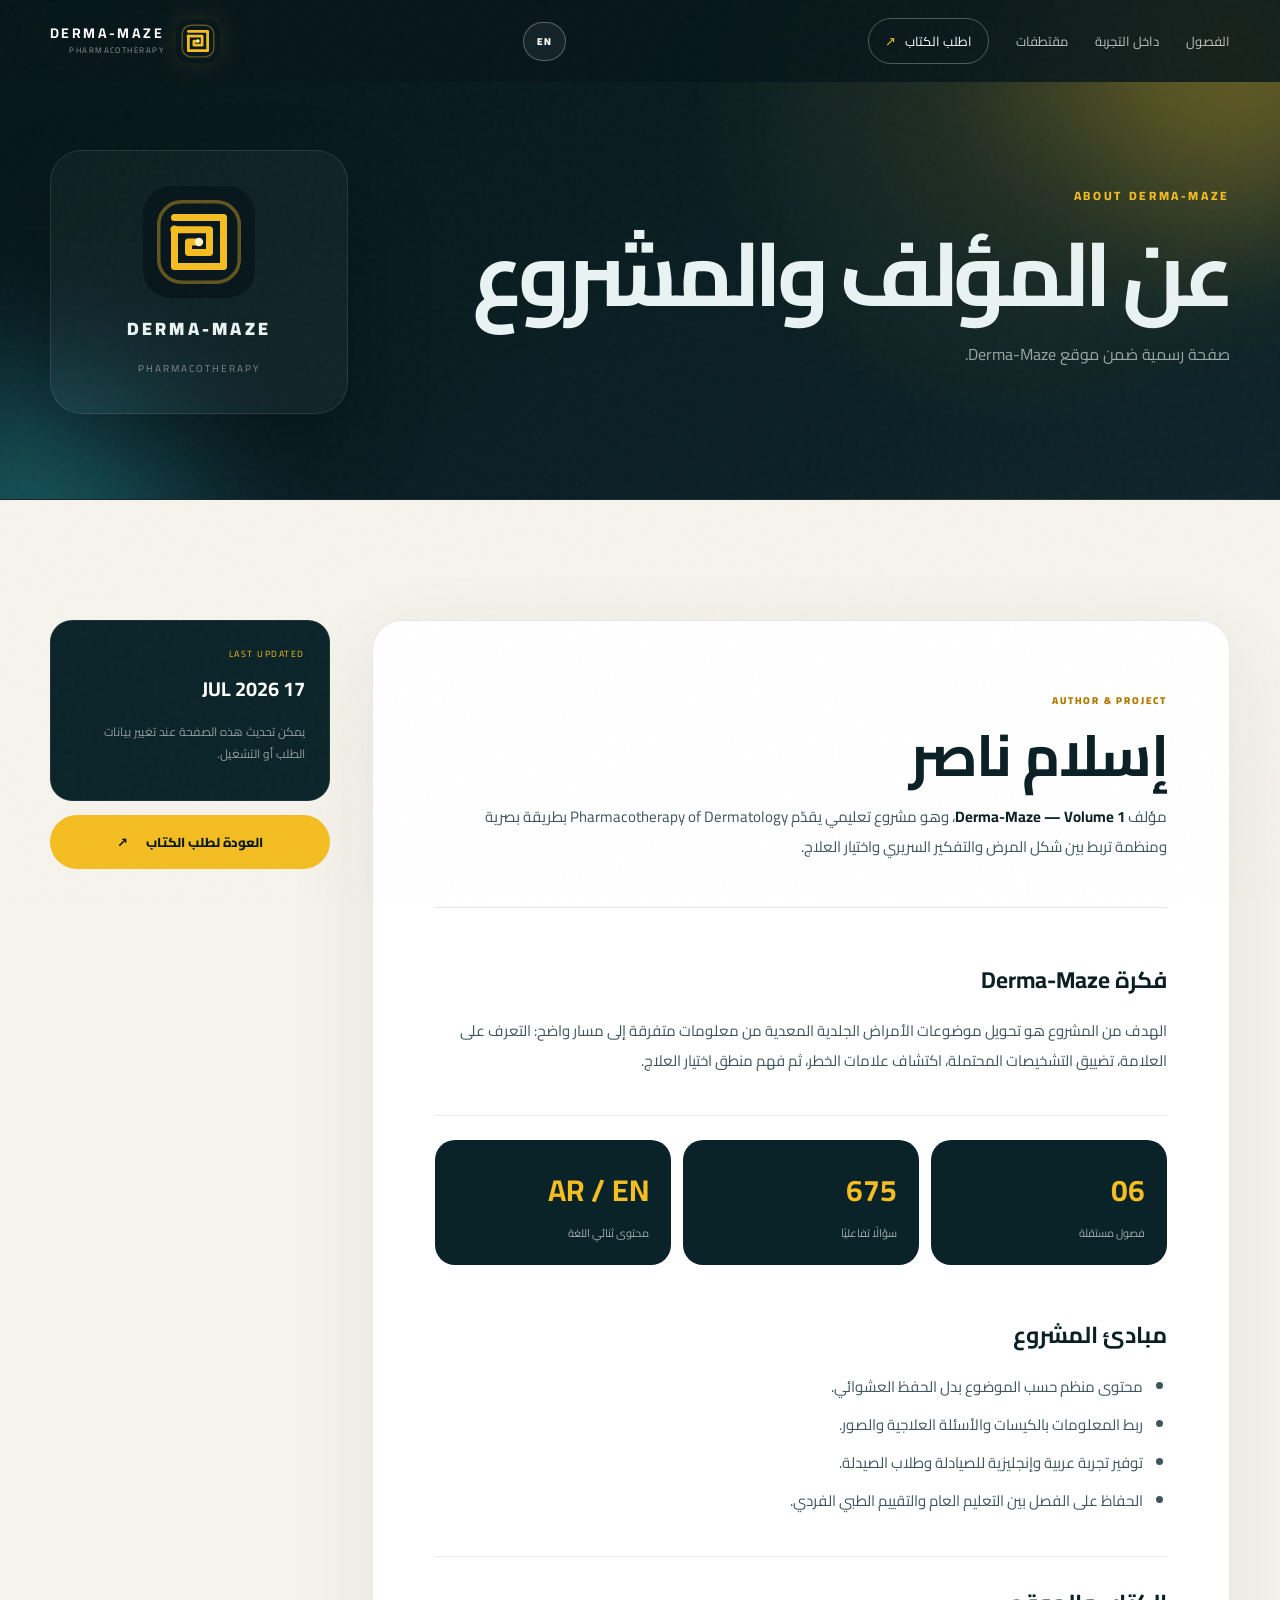
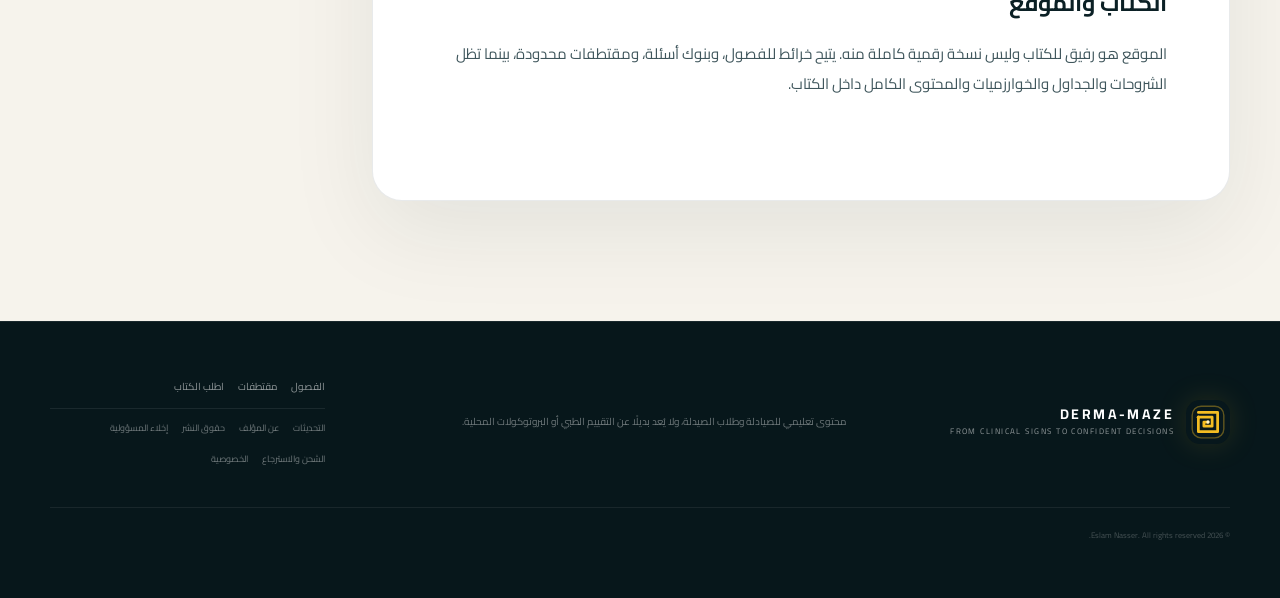
==== commit f518fd2c: "Add files via upload" ====
--- a/about.html
+++ b/about.html
@@ -91,7 +91,7 @@
     <p data-i18n="footer.disclaimer">محتوى تعليمي للصيادلة وطلاب الصيدلة، ولا يُعد بديلًا عن التقييم الطبي أو البروتوكولات المحلية.</p>
     <div class="footer-links">
       <span class="footer-primary-links"><a href="index.html#chapters" data-i18n="nav.chapters">الفصول</a><a href="index.html#preview" data-i18n="nav.preview">مقتطفات</a><a href="index.html#buy" data-i18n="nav.order">اطلب الكتاب</a></span>
-      <span class="footer-legal-links"><a href="about.html" data-i18n="footer.about">عن المؤلف</a><a href="copyright.html" data-i18n="footer.copyright">حقوق النشر</a><a href="disclaimer.html" data-i18n="footer.disclaimerLink">إخلاء المسؤولية</a><a href="shipping-returns.html" data-i18n="footer.shipping">الشحن والاسترجاع</a><a href="privacy.html" data-i18n="footer.privacy">الخصوصية</a></span>
+      <span class="footer-legal-links"><a href="updates.html" data-i18n="footer.updates">التحديثات</a><a href="about.html" data-i18n="footer.about">عن المؤلف</a><a href="copyright.html" data-i18n="footer.copyright">حقوق النشر</a><a href="disclaimer.html" data-i18n="footer.disclaimerLink">إخلاء المسؤولية</a><a href="shipping-returns.html" data-i18n="footer.shipping">الشحن والاسترجاع</a><a href="privacy.html" data-i18n="footer.privacy">الخصوصية</a></span>
     </div>
     <small>© 2026 Eslam Nasser. All rights reserved.</small>
   </div>
